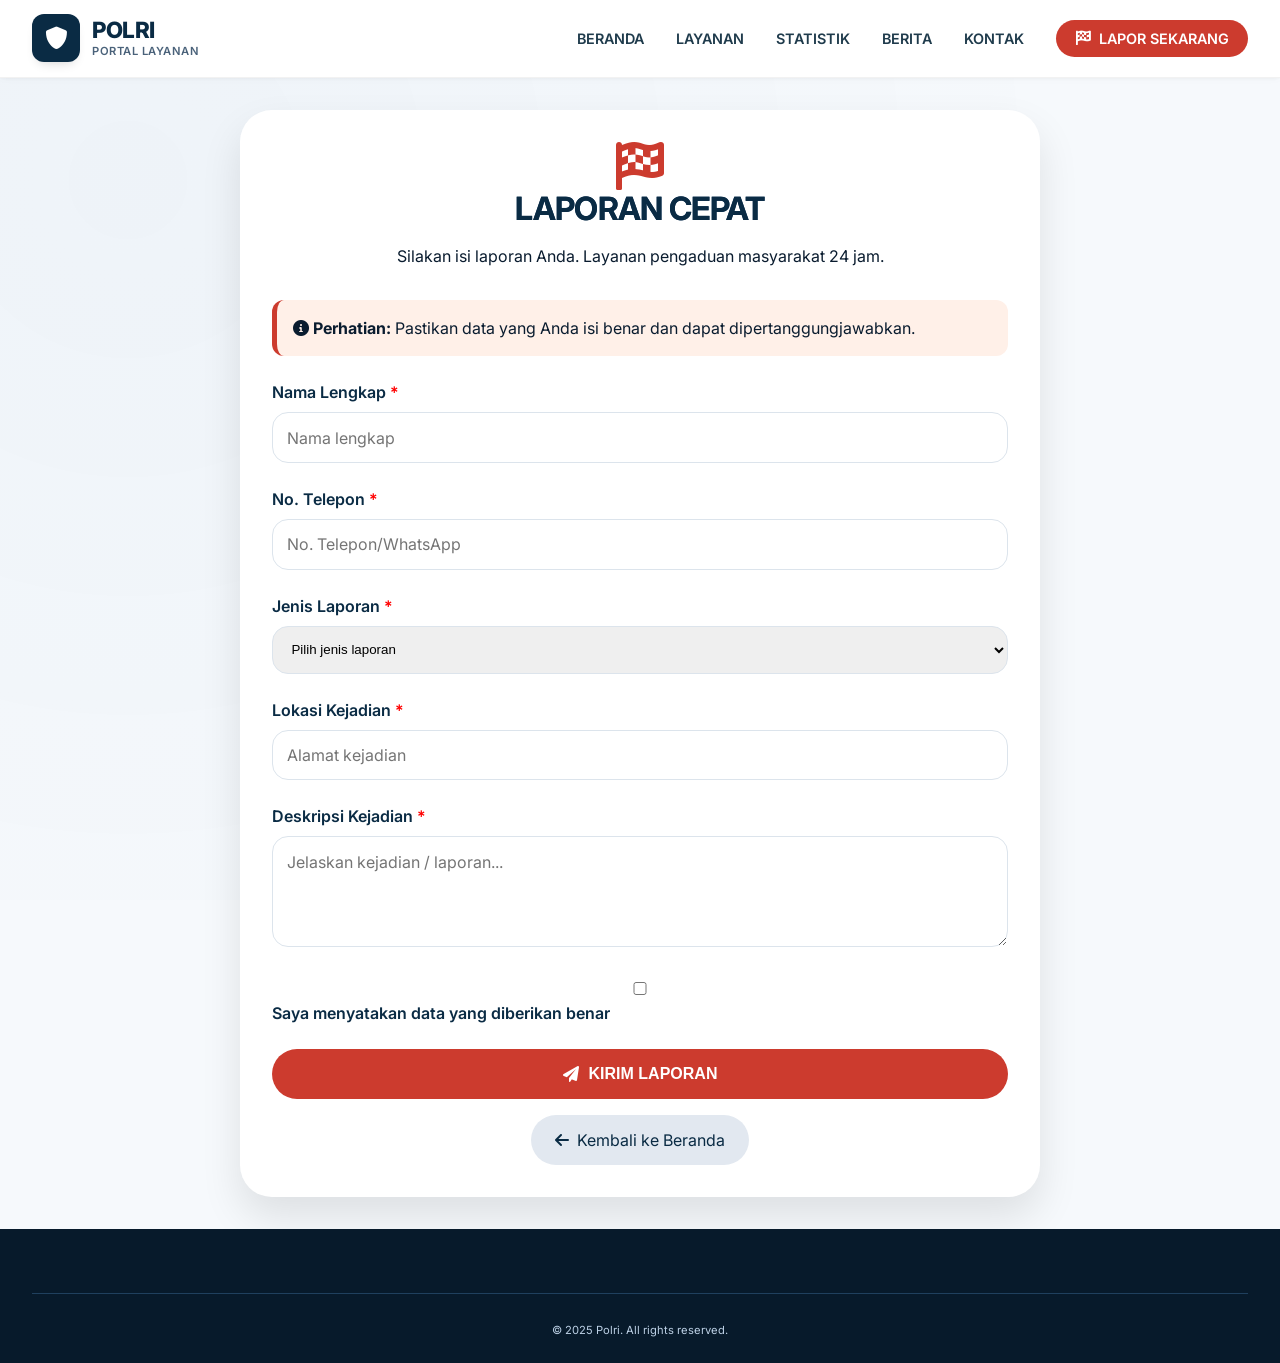
==== lapor.html @ fb1bad43 "Add files via upload" ====
<!DOCTYPE html>
<html lang="id">
<head>
    <meta charset="UTF-8">
    <meta name="viewport" content="width=device-width, initial-scale=1.0">
    <title>POLRI | Lapor Sekarang</title>
    <link rel="stylesheet" href="style.css">
    <link rel="stylesheet" href="https://cdnjs.cloudflare.com/ajax/libs/font-awesome/6.0.0-beta3/css/all.min.css">
    <link href="https://fonts.googleapis.com/css2?family=Inter:opsz,wght@300;400;500;600;700;800&display=swap" rel="stylesheet">
    <style>
        .lapor-container {
            max-width: 800px;
            margin: 2rem auto;
            padding: 2rem;
            background: white;
            border-radius: 32px;
            box-shadow: 0 20px 40px rgba(0,0,0,0.1);
        }
        .lapor-header {
            text-align: center;
            margin-bottom: 2rem;
        }
        .lapor-header h1 {
            font-size: 2rem;
            color: #0a2b44;
        }
        .form-group {
            margin-bottom: 1.5rem;
        }
        .form-group label {
            display: block;
            font-weight: 600;
            margin-bottom: 0.5rem;
            color: #0a2b44;
        }
        .form-group input,
        .form-group textarea {
            width: 100%;
            padding: 0.9rem;
            border: 1px solid #dce4ec;
            border-radius: 16px;
            font-family: inherit;
            font-size: 1rem;
        }
        .form-group input:focus,
        .form-group textarea:focus {
            outline: none;
            border-color: #0066b3;
        }
        .btn-submit {
            background: #cc3b2e;
            color: white;
            border: none;
            padding: 1rem;
            border-radius: 40px;
            font-weight: 700;
            font-size: 1rem;
            cursor: pointer;
            width: 100%;
            display: flex;
            align-items: center;
            justify-content: center;
            gap: 10px;
        }
        .btn-submit:hover {
            background: #a02c21;
        }
        .btn-back {
            background: #e2e8f0;
            color: #0a2b44;
            padding: 0.8rem 1.5rem;
            border-radius: 40px;
            text-decoration: none;
            display: inline-flex;
            align-items: center;
            gap: 8px;
            margin-top: 1rem;
        }
        .warning-box {
            background: #fff0e8;
            border-left: 5px solid #cc3b2e;
            padding: 1rem;
            border-radius: 12px;
            margin-bottom: 1.5rem;
        }
        .success-message {
            background: #d4edda;
            color: #155724;
            padding: 1rem;
            border-radius: 12px;
            margin-bottom: 1rem;
            display: none;
        }
        @media (max-width: 640px) {
            .lapor-container {
                margin: 1rem;
                padding: 1.5rem;
            }
        }
    </style>
</head>
<body>
    <div class="bg-glow"></div>

    <header class="site-header">
        <div class="container header-container">
            <div class="logo-area">
                <div class="logo-icon">
                    <i class="fas fa-shield-alt"></i>
                </div>
                <div class="logo-text">
                    <span class="polri-title">POLRI</span>
                    <span class="portal-sub">PORTAL LAYANAN</span>
                </div>
            </div>
            <nav class="main-nav">
                <ul class="nav-list">
                    <li><a href="index.html">BERANDA</a></li>
                    <li><a href="index.html#layanan">LAYANAN</a></li>
                    <li><a href="index.html#statistik">STATISTIK</a></li>
                    <li><a href="index.html#berita">BERITA</a></li>
                    <li><a href="index.html#kontak">KONTAK</a></li>
                    <li><a href="lapor.html" class="lapor-btn active"><i class="fas fa-flag-checkered"></i> LAPOR SEKARANG</a></li>
                </ul>
            </nav>
            <button class="mobile-menu-toggle">
                <i class="fas fa-bars"></i>
            </button>
        </div>
    </header>

    <main>
        <div class="lapor-container">
            <div class="lapor-header">
                <i class="fas fa-flag-checkered" style="font-size: 3rem; color: #cc3b2e;"></i>
                <h1>LAPORAN CEPAT</h1>
                <p>Silakan isi laporan Anda. Layanan pengaduan masyarakat 24 jam.</p>
            </div>

            <div class="warning-box">
                <i class="fas fa-info-circle"></i> <strong>Perhatian:</strong> Pastikan data yang Anda isi benar dan dapat dipertanggungjawabkan.
            </div>

            <div id="successMessage" class="success-message">
                <i class="fas fa-check-circle"></i> <strong>Laporan berhasil dikirim!</strong> Kami akan segera menindaklanjuti.
            </div>

            <form id="laporForm">
                <div class="form-group">
                    <label>Nama Lengkap <span style="color: red;">*</span></label>
                    <input type="text" id="nama" placeholder="Nama lengkap" required>
                </div>

                <div class="form-group">
                    <label>No. Telepon <span style="color: red;">*</span></label>
                    <input type="tel" id="telepon" placeholder="No. Telepon/WhatsApp" required>
                </div>

                <div class="form-group">
                    <label>Jenis Laporan <span style="color: red;">*</span></label>
                    <select id="jenisLaporan" required style="width:100%; padding:0.9rem; border-radius:16px; border:1px solid #dce4ec;">
                        <option value="">Pilih jenis laporan</option>
                        <option value="kriminal">Tindak Kriminal</option>
                        <option value="kecelakaan">Kecelakaan Lalu Lintas</option>
                        <option value="kehilangan">Kehilangan Barang</option>
                        <option value="pengaduan">Pengaduan Layanan</option>
                    </select>
                </div>

                <div class="form-group">
                    <label>Lokasi Kejadian <span style="color: red;">*</span></label>
                    <input type="text" id="lokasi" placeholder="Alamat kejadian" required>
                </div>

                <div class="form-group">
                    <label>Deskripsi Kejadian <span style="color: red;">*</span></label>
                    <textarea id="deskripsi" rows="4" placeholder="Jelaskan kejadian / laporan..." required></textarea>
                </div>

                <div class="form-group">
                    <label>
                        <input type="checkbox" id="konfirmasi" required>
                        Saya menyatakan data yang diberikan benar
                    </label>
                </div>

                <button type="submit" class="btn-submit">
                    <i class="fas fa-paper-plane"></i> KIRIM LAPORAN
                </button>
            </form>

            <div style="text-align: center;">
                <a href="index.html" class="btn-back">
                    <i class="fas fa-arrow-left"></i> Kembali ke Beranda
                </a>
            </div>
        </div>
    </main>

    <footer class="site-footer" style="margin-top: 2rem;">
        <div class="container">
            <div class="footer-bottom">
                <p>© 2025 Polri. All rights reserved.</p>
            </div>
        </div>
    </footer>

    <script>
        // Mobile menu toggle
        const menuToggle = document.querySelector('.mobile-menu-toggle');
        const navList = document.querySelector('.nav-list');
        if(menuToggle) {
            menuToggle.addEventListener('click', () => {
                navList.classList.toggle('show');
            });
        }

        // Form submission
        const form = document.getElementById('laporForm');
        const successMessage = document.getElementById('successMessage');

        form.addEventListener('submit', function(e) {
            e.preventDefault();
            
            const nama = document.getElementById('nama').value.trim();
            const telepon = document.getElementById('telepon').value.trim();
            const jenisLaporan = document.getElementById('jenisLaporan').value;
            const lokasi = document.getElementById('lokasi').value.trim();
            const deskripsi = document.getElementById('deskripsi').value.trim();
            const konfirmasi = document.getElementById('konfirmasi').checked;

            if (!nama || !telepon || !jenisLaporan || !lokasi || !deskripsi) {
                alert('Mohon lengkapi semua field yang bertanda *');
                return;
            }

            if (!konfirmasi) {
                alert('Harap centang pernyataan kebenaran data');
                return;
            }

            successMessage.style.display = 'block';
            form.reset();
            
            window.scrollTo({ top: 0, behavior: 'smooth' });
            
            setTimeout(() => {
                successMessage.style.display = 'none';
            }, 4000);
        });
    </script>
</body>
</html>
---- style.css ----
/* ===== RESET & GLOBAL ===== */
* {
    margin: 0;
    padding: 0;
    box-sizing: border-box;
}

body {
    font-family: 'Inter', 'Plus Jakarta Sans', sans-serif;
    background: #f6f9fc;
    color: #0a1c2f;
    line-height: 1.5;
    overflow-x: hidden;
}

.container {
    max-width: 1280px;
    margin: 0 auto;
    padding: 0 32px;
}

.bg-glow {
    position: fixed;
    top: 0;
    left: 0;
    width: 100%;
    height: 100%;
    background: radial-gradient(circle at 10% 20%, rgba(0, 70, 140, 0.03) 0%, rgba(0, 0, 0, 0) 70%);
    pointer-events: none;
    z-index: -1;
}

/* ===== TYPOGRAPHY ===== */
h1, h2, h3, h4 {
    font-weight: 700;
    line-height: 1.2;
    letter-spacing: -0.02em;
}

h1 {
    font-size: 3.5rem;
    margin-bottom: 1rem;
    background: linear-gradient(135deg, #0a2b44, #002c5f);
    -webkit-background-clip: text;
    background-clip: text;
    color: transparent;
}

h2 {
    font-size: 2.2rem;
    margin-bottom: 0.75rem;
    color: #0a2b44;
}

.section-badge {
    font-size: 0.8rem;
    font-weight: 600;
    text-transform: uppercase;
    letter-spacing: 2px;
    color: #0066b3;
    background: rgba(0, 102, 179, 0.1);
    padding: 0.25rem 0.75rem;
    border-radius: 30px;
    display: inline-block;
    margin-bottom: 1rem;
}

/* ===== HEADER ===== */
.site-header {
    background: rgba(255, 255, 255, 0.96);
    backdrop-filter: blur(12px);
    box-shadow: 0 1px 3px rgba(0, 0, 0, 0.03), 0 2px 8px rgba(0, 0, 0, 0.02);
    position: sticky;
    top: 0;
    z-index: 100;
    border-bottom: 1px solid rgba(0, 0, 0, 0.05);
}

.header-container {
    display: flex;
    justify-content: space-between;
    align-items: center;
    padding: 0.9rem 32px;
    flex-wrap: wrap;
}

.logo-area {
    display: flex;
    align-items: center;
    gap: 12px;
}

.logo-icon {
    background: #0a2b44;
    width: 48px;
    height: 48px;
    border-radius: 12px;
    display: flex;
    align-items: center;
    justify-content: center;
    color: white;
    font-size: 1.4rem;
    box-shadow: 0 6px 12px -6px rgba(0, 0, 0, 0.2);
}

.logo-text {
    display: flex;
    flex-direction: column;
}

.polri-title {
    font-weight: 800;
    font-size: 1.4rem;
    letter-spacing: -0.5px;
    color: #0a2b44;
    line-height: 1.2;
}

.portal-sub {
    font-size: 0.7rem;
    font-weight: 600;
    color: #4a627a;
    letter-spacing: 0.5px;
}

.main-nav .nav-list {
    display: flex;
    gap: 2rem;
    list-style: none;
    align-items: center;
}

.main-nav .nav-list li a {
    text-decoration: none;
    font-weight: 600;
    font-size: 0.9rem;
    color: #1f3b4c;
    transition: 0.2s;
}

.main-nav .nav-list li a:hover, 
.main-nav .nav-list li a.active {
    color: #0066b3;
}

.lapor-btn {
    background: #cc3b2e;
    color: white !important;
    padding: 0.5rem 1.2rem;
    border-radius: 30px;
    display: flex;
    align-items: center;
    gap: 8px;
    transition: 0.2s;
}

.lapor-btn:hover {
    background: #a02c21;
    transform: translateY(-2px);
}

.mobile-menu-toggle {
    display: none;
    background: none;
    border: none;
    font-size: 1.6rem;
    cursor: pointer;
    color: #0a2b44;
}

/* ===== HERO SECTION ===== */
.hero {
    padding: 4rem 0 3rem;
    background: linear-gradient(135deg, #ffffff 40%, #f1f5f9 100%);
}

.hero-grid {
    display: flex;
    align-items: center;
    justify-content: space-between;
    gap: 2rem;
    flex-wrap: wrap;
}

.hero-left {
    flex: 1.2;
}

.hero-badge {
    font-size: 0.8rem;
    color: #0066b3;
    background: #e8f0fe;
    padding: 0.2rem 0.8rem;
    border-radius: 30px;
    font-weight: 600;
    display: inline-block;
    margin-bottom: 1rem;
}

.hero-desc {
    font-size: 1.1rem;
    color: #2c4c6e;
    max-width: 90%;
    margin-bottom: 2rem;
}

.hero-buttons {
    display: flex;
    gap: 1rem;
    flex-wrap: wrap;
}

.btn-primary {
    background: #0a2b44;
    color: white;
    border: none;
    padding: 0.9rem 1.8rem;
    border-radius: 40px;
    font-weight: 700;
    text-decoration: none;
    display: inline-flex;
    align-items: center;
    gap: 8px;
    transition: all 0.2s ease;
    box-shadow: 0 4px 8px rgba(0, 0, 0, 0.05);
    cursor: pointer;
}

.btn-primary:hover {
    background: #004070;
    transform: translateY(-2px);
    box-shadow: 0 12px 20px -10px rgba(0, 67, 117, 0.3);
}

.btn-outline {
    background: transparent;
    border: 1.5px solid #0a2b44;
    color: #0a2b44;
    padding: 0.85rem 1.8rem;
    border-radius: 40px;
    font-weight: 600;
    text-decoration: none;
    transition: 0.2s;
    cursor: pointer;
}

.btn-outline:hover {
    background: #0a2b44;
    color: white;
}

.hero-right {
    flex: 0.9;
}

.stats-card {
    background: white;
    border-radius: 32px;
    padding: 1.8rem;
    box-shadow: 0 20px 35px -12px rgba(0, 0, 0, 0.1);
    border: 1px solid rgba(0, 0, 0, 0.05);
    display: grid;
    grid-template-columns: 1fr 1fr;
    gap: 1.5rem;
}

.stat-item {
    display: flex;
    align-items: center;
    gap: 12px;
}

.stat-icon {
    font-size: 1.8rem;
    color: #0066b3;
    background: #eef2fa;
    width: 48px;
    height: 48px;
    border-radius: 60px;
    display: flex;
    align-items: center;
    justify-content: center;
}

.stat-info {
    display: flex;
    flex-direction: column;
}

.stat-value {
    font-size: 1.6rem;
    font-weight: 800;
    color: #0a2b44;
    line-height: 1.2;
}

.stat-label {
    font-size: 0.7rem;
    font-weight: 600;
    color: #5c6f87;
    letter-spacing: 0.3px;
}

/* ===== LAYANAN KENDALI ===== */
.layanan-kendali {
    padding: 5rem 0;
    background: #fff;
}

.section-header {
    text-align: center;
    margin-bottom: 3rem;
}

.cards-grid {
    display: grid;
    grid-template-columns: repeat(auto-fill, minmax(320px, 1fr));
    gap: 2rem;
}

.service-card {
    background: #ffffff;
    border-radius: 28px;
    padding: 1.8rem;
    box-shadow: 0 6px 14px rgba(0, 0, 0, 0.02), 0 10px 20px -5px rgba(0, 0, 0, 0.03);
    transition: all 0.25s ease;
    border: 1px solid #e9edf2;
    position: relative;
    overflow: hidden;
    cursor: pointer;
}

.service-card:hover {
    transform: translateY(-6px);
    box-shadow: 0 24px 36px -12px rgba(0, 0, 0, 0.15);
    border-color: #cddfed;
}

.card-icon {
    font-size: 2.4rem;
    color: #0066b3;
    margin-bottom: 1.2rem;
}

.service-card h3 {
    font-size: 1.4rem;
    margin-bottom: 0.6rem;
    color: #0a2b44;
}

.service-card p {
    color: #4b6a8a;
    font-size: 0.9rem;
    margin-bottom: 1.5rem;
}

.card-number {
    font-size: 2.5rem;
    font-weight: 800;
    color: #dce5ef;
    position: absolute;
    bottom: 0.8rem;
    right: 1.2rem;
    line-height: 1;
    pointer-events: none;
}

.card-link {
    font-weight: 700;
    text-decoration: none;
    color: #0066b3;
    font-size: 0.9rem;
    display: inline-flex;
    align-items: center;
    gap: 6px;
}

/* ===== PERFORMANCE STATS ===== */
.performance-stats {
    background: linear-gradient(110deg, #eef3fc 0%, #ffffff 100%);
    padding: 4rem 0;
}

.perf-wrapper {
    display: flex;
    justify-content: space-between;
    align-items: center;
    flex-wrap: wrap;
    gap: 2rem;
}

.perf-text {
    flex: 1;
}

.perf-grid {
    flex: 1.5;
    display: grid;
    grid-template-columns: repeat(2, 1fr);
    gap: 1.5rem;
}

.perf-card {
    background: white;
    border-radius: 24px;
    padding: 1.6rem;
    text-align: center;
    box-shadow: 0 8px 20px rgba(0, 0, 0, 0.02);
    border: 1px solid #eef2f6;
    transition: transform 0.2s;
}

.perf-card:hover {
    transform: translateY(-4px);
}

.perf-number {
    font-size: 2.2rem;
    font-weight: 800;
    color: #0a2b44;
    margin-bottom: 0.25rem;
}

.perf-label {
    font-size: 0.85rem;
    color: #5e7a9a;
    font-weight: 500;
}

/* ===== BERITA TERKINI ===== */
.berita-terkini {
    padding: 5rem 0;
    background: #ffffff;
}

.left-align {
    text-align: left;
}

.berita-grid {
    display: grid;
    grid-template-columns: repeat(auto-fit, minmax(300px, 1fr));
    gap: 2rem;
}

.berita-card {
    background: #fafcff;
    border-radius: 24px;
    padding: 1.8rem;
    transition: 0.2s;
    border: 1px solid #eef2f8;
    box-shadow: 0 2px 6px rgba(0, 0, 0, 0.02);
}

.berita-card.main-berita {
    background: #f1f7fe;
    border-left: 5px solid #0066b3;
}

.berita-tag {
    font-size: 0.7rem;
    font-weight: 700;
    color: #0066b3;
    text-transform: uppercase;
    margin-bottom: 0.8rem;
    letter-spacing: 1px;
}

.berita-card h3 {
    font-size: 1.3rem;
    margin-bottom: 0.8rem;
    color: #0a2b44;
}

.berita-desc, .berita-card p {
    color: #3f5e7c;
    font-size: 0.9rem;
    margin-bottom: 1rem;
}

.berita-meta {
    font-size: 0.75rem;
    color: #8a9bb0;
    margin: 1rem 0 0.8rem;
}

.read-more {
    font-weight: 600;
    font-size: 0.85rem;
    text-decoration: none;
    color: #0066b3;
    display: inline-flex;
    align-items: center;
    gap: 5px;
    cursor: pointer;
}

/* ===== KONTAK ===== */
.kontak-help {
    padding: 5rem 0;
    background: #f0f4fa;
}

.kontak-wrapper {
    display: grid;
    grid-template-columns: 1fr 1fr;
    gap: 2.5rem;
    align-items: start;
}

.emergency-box {
    background: #fff0e8;
    border-radius: 20px;
    padding: 1rem 1.5rem;
    display: flex;
    align-items: center;
    gap: 1rem;
    margin: 1.8rem 0;
    border-left: 5px solid #cc3b2e;
    cursor: pointer;
}

.emergency-number {
    font-size: 1.7rem;
    font-weight: 800;
    color: #b3362a;
    margin-left: 0.5rem;
}

.contact-list div {
    margin: 0.8rem 0;
    font-weight: 500;
    display: flex;
    align-items: center;
    gap: 10px;
    color: #1f4970;
}

/* ===== FOOTER ===== */
.site-footer {
    background: #071a2b;
    color: #bcd0e5;
    padding: 3rem 0 1.5rem;
}

.footer-grid {
    display: grid;
    grid-template-columns: repeat(auto-fit, minmax(180px, 1fr));
    gap: 2rem;
    margin-bottom: 3rem;
}

.footer-col h4 {
    color: white;
    font-size: 1rem;
    margin-bottom: 1.2rem;
    font-weight: 700;
}

.footer-col ul {
    list-style: none;
}

.footer-col ul li {
    margin-bottom: 0.6rem;
}

.footer-col ul li a {
    color: #b0c6dd;
    text-decoration: none;
    font-size: 0.85rem;
    transition: 0.2s;
}

.footer-col ul li a:hover {
    color: white;
    padding-left: 4px;
}

.footer-logo {
    display: flex;
    align-items: center;
    gap: 8px;
    margin-bottom: 1rem;
    color: white;
}

.social-icons {
    margin-top: 1.2rem;
    display: flex;
    gap: 12px;
}

.social-icons a {
    background: #1f3f5c;
    width: 34px;
    height: 34px;
    border-radius: 30px;
    display: inline-flex;
    align-items: center;
    justify-content: center;
    color: white;
    transition: 0.2s;
    text-decoration: none;
}

.social-icons a:hover {
    background: #0066b3;
}

.footer-bottom {
    text-align: center;
    font-size: 0.7rem;
    border-top: 1px solid #1f405e;
    padding-top: 1.8rem;
    margin-top: 1rem;
}

.disclaimer {
    font-size: 0.65rem;
    color: #7f9abe;
    margin-top: 0.5rem;
}

/* ===== RESPONSIVE ===== */
@media (max-width: 1024px) {
    .hero-grid {
        flex-direction: column;
    }
    .hero-left, .hero-right {
        width: 100%;
    }
    .stats-card {
        max-width: 500px;
        margin: 0 auto;
    }
    .kontak-wrapper {
        grid-template-columns: 1fr;
    }
    .perf-wrapper {
        flex-direction: column;
        text-align: center;
    }
}

@media (max-width: 768px) {
    .container {
        padding: 0 20px;
    }
    h1 {
        font-size: 2.4rem;
    }
    h2 {
        font-size: 1.8rem;
    }
    .main-nav .nav-list {
        display: none;
        flex-direction: column;
        background: white;
        position: absolute;
        top: 70px;
        left: 0;
        width: 100%;
        padding: 1.5rem;
        box-shadow: 0 12px 20px rgba(0, 0, 0, 0.1);
        gap: 1rem;
        border-radius: 0 0 24px 24px;
        z-index: 99;
    }
    .main-nav .nav-list.show {
        display: flex;
    }
    .mobile-menu-toggle {
        display: block;
    }
    .cards-grid {
        grid-template-columns: 1fr;
    }
    .perf-grid {
        grid-template-columns: 1fr;
    }
    .berita-grid {
        grid-template-columns: 1fr;
    }
    .hero-buttons {
        flex-direction: column;
        align-items: stretch;
    }
    .btn-primary, .btn-outline {
        text-align: center;
        justify-content: center;
    }
}
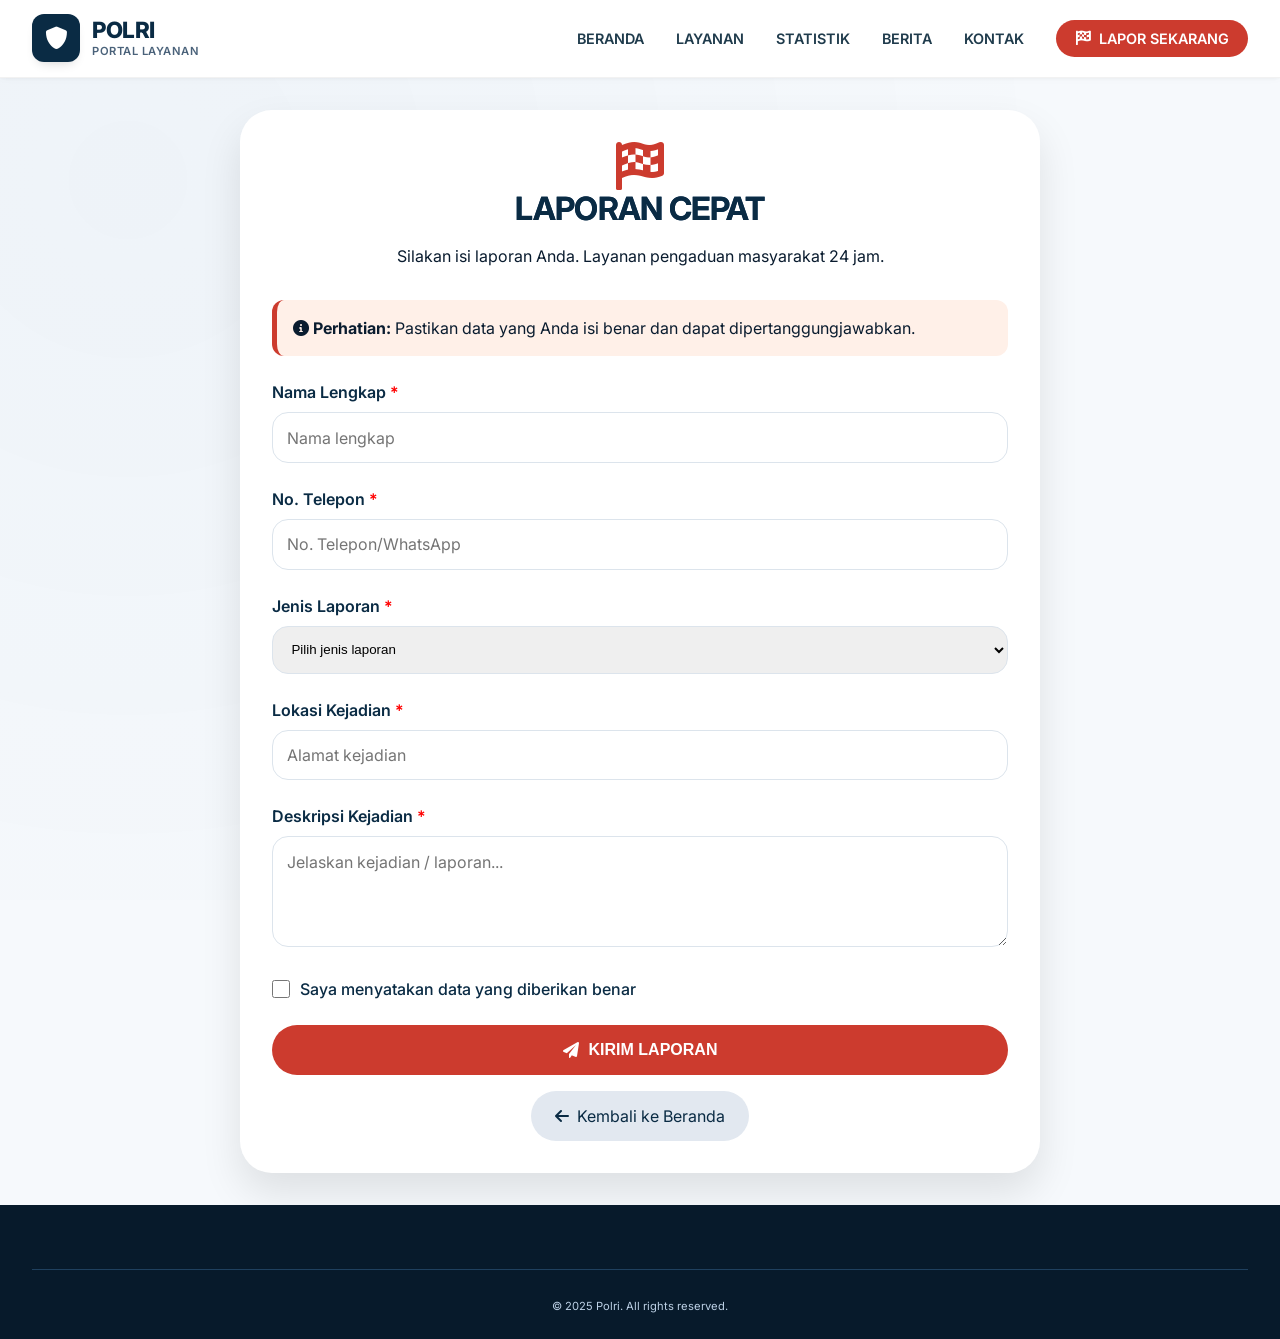
==== commit c1efb9e4: "update" ====
--- a/lapor.html
+++ b/lapor.html
@@ -91,6 +91,28 @@
             margin-bottom: 1rem;
             display: none;
         }
+        .checkbox-group {
+    display: flex;
+    align-items: center;
+    gap: 10px;
+}
+
+.checkbox-group input {
+    width: 18px;
+    height: 18px;
+
+    cursor: pointer;
+
+    margin: 0;
+    flex-shrink: 0;
+}
+
+.checkbox-group label {
+    margin: 0;
+    font-weight: 500;
+
+    cursor: pointer;
+}
         @media (max-width: 640px) {
             .lapor-container {
                 margin: 1rem;
@@ -177,9 +199,9 @@
                     <textarea id="deskripsi" rows="4" placeholder="Jelaskan kejadian / laporan..." required></textarea>
                 </div>
 
-                <div class="form-group">
-                    <label>
-                        <input type="checkbox" id="konfirmasi" required>
+                <div class="form-group checkbox-group">
+                 <input type="checkbox" id="konfirmasi" required>
+                    <label for="konfirmasi">
                         Saya menyatakan data yang diberikan benar
                     </label>
                 </div>
@@ -240,13 +262,18 @@
             }
 
             successMessage.style.display = 'block';
-            form.reset();
-            
-            window.scrollTo({ top: 0, behavior: 'smooth' });
-            
-            setTimeout(() => {
-                successMessage.style.display = 'none';
-            }, 4000);
+                form.reset();
+                window.scrollTo({
+    top: 0,
+    behavior: 'smooth'
+});
+
+// Tunggu 2 detik lalu balik ke beranda
+setTimeout(() => {
+
+    window.location.href = "index.html";
+
+}, 1000);
         });
     </script>
 </body>
--- a/style.css
+++ b/style.css
@@ -251,44 +251,56 @@
 
 .hero-right {
     flex: 0.9;
-}
-
+    display: flex;
+    justify-content: center;
+}
+
+/* PERBAIKAN UTAMA: STATS CARD JADI RAPIH */
 .stats-card {
     background: white;
     border-radius: 32px;
-    padding: 1.8rem;
+    padding: 2rem;
     box-shadow: 0 20px 35px -12px rgba(0, 0, 0, 0.1);
     border: 1px solid rgba(0, 0, 0, 0.05);
     display: grid;
-    grid-template-columns: 1fr 1fr;
-    gap: 1.5rem;
+    flex-wrap: wrap;
+    justify-content: center;
+    gap: 1.5rem 2rem;
 }
 
 .stat-item {
-    display: flex;
-    align-items: center;
-    gap: 12px;
+    width: 240px;
+    display: flex;
+    align-items: center;
+    gap: 15px;
+    justify-content: flex-start;
 }
 
 .stat-icon {
-    font-size: 1.8rem;
+     font-size: 1.8rem;
     color: #0066b3;
     background: #eef2fa;
-    width: 48px;
-    height: 48px;
-    border-radius: 60px;
+
+    width: 60px;
+    height: 60px;
+    min-width: 60px;
+
+    border-radius: 50%;
+
     display: flex;
     align-items: center;
     justify-content: center;
+
 }
 
 .stat-info {
     display: flex;
     flex-direction: column;
+    min-width: 120px;
 }
 
 .stat-value {
-    font-size: 1.6rem;
+    font-size: 1.8rem;
     font-weight: 800;
     color: #0a2b44;
     line-height: 1.2;
@@ -299,6 +311,7 @@
     font-weight: 600;
     color: #5c6f87;
     letter-spacing: 0.3px;
+    text-transform: uppercase;
 }
 
 /* ===== LAYANAN KENDALI ===== */
@@ -621,6 +634,120 @@
     color: #7f9abe;
     margin-top: 0.5rem;
 }
+/* ===== LOGIN POPUP ===== */
+
+.login-popup {
+    position: fixed;
+    inset: 0;
+
+    background: rgba(0, 0, 0, 0.45);
+
+    display: flex;
+    align-items: center;
+    justify-content: center;
+
+    opacity: 0;
+    visibility: hidden;
+
+    transition: 0.25s ease;
+
+    z-index: 9999;
+}
+
+.login-popup.show {
+    opacity: 1;
+    visibility: visible;
+}
+
+.popup-box {
+    background: white;
+    width: 90%;
+    max-width: 380px;
+
+    padding: 2rem;
+    border-radius: 24px;
+
+    text-align: center;
+
+    box-shadow: 0 20px 40px rgba(0,0,0,0.15);
+
+    animation: popupFade 0.25s ease;
+}
+
+.popup-icon {
+    width: 70px;
+    height: 70px;
+
+    margin: 0 auto 1rem;
+
+    border-radius: 50%;
+
+    background: #eef2fa;
+
+    display: flex;
+    align-items: center;
+    justify-content: center;
+
+    color: #0066b3;
+    font-size: 2rem;
+}
+
+.popup-box h3 {
+    margin-bottom: 0.7rem;
+    color: #0a2b44;
+}
+
+.popup-box p {
+    color: #5c6f87;
+    font-size: 0.95rem;
+
+    margin-bottom: 1.5rem;
+}
+
+.popup-buttons {
+    display: flex;
+    gap: 1rem;
+}
+
+.popup-buttons button,
+.popup-buttons a {
+    flex: 1;
+
+    border: none;
+    text-decoration: none;
+
+    padding: 0.85rem 1rem;
+
+    border-radius: 14px;
+
+    font-weight: 600;
+
+    cursor: pointer;
+
+    transition: 0.2s;
+}
+
+.popup-close {
+    background: #eef2fa;
+    color: #0a2b44;
+}
+
+.popup-login {
+    background: #0066b3;
+    color: white;
+}
+
+@keyframes popupFade {
+    from {
+        transform: scale(0.9);
+        opacity: 0;
+    }
+
+    to {
+        transform: scale(1);
+        opacity: 1;
+    }
+}
 
 /* ===== RESPONSIVE ===== */
 @media (max-width: 1024px) {
@@ -631,8 +758,9 @@
         width: 100%;
     }
     .stats-card {
-        max-width: 500px;
+        max-width: 550px;
         margin: 0 auto;
+        width: 100%;
     }
     .kontak-wrapper {
         grid-template-columns: 1fr;
@@ -690,4 +818,47 @@
         text-align: center;
         justify-content: center;
     }
-}+    
+    /* PERBAIKAN MOBILE: stats card jadi 1 kolom */
+    .stats-card {
+        grid-template-columns: 1fr;
+        gap: 1.2rem;
+        padding: 1.5rem;
+    }
+    
+    .stat-item {
+        justify-content: flex-start;
+    }
+    
+    .stat-icon {
+        min-width: 48px;
+        width: 48px;
+        height: 48px;
+        font-size: 1.6rem;
+    }
+    
+    .stat-value {
+        font-size: 1.5rem;
+    }
+}
+
+@media (max-width: 480px) {
+    .stats-card {
+        padding: 1.2rem;
+    }
+    
+    .stat-icon {
+        min-width: 42px;
+        width: 42px;
+        height: 42px;
+        font-size: 1.3rem;
+    }
+    
+    .stat-value {
+        font-size: 1.3rem;
+    }
+    
+    .stat-label {
+        font-size: 0.6rem;
+    }
+}
